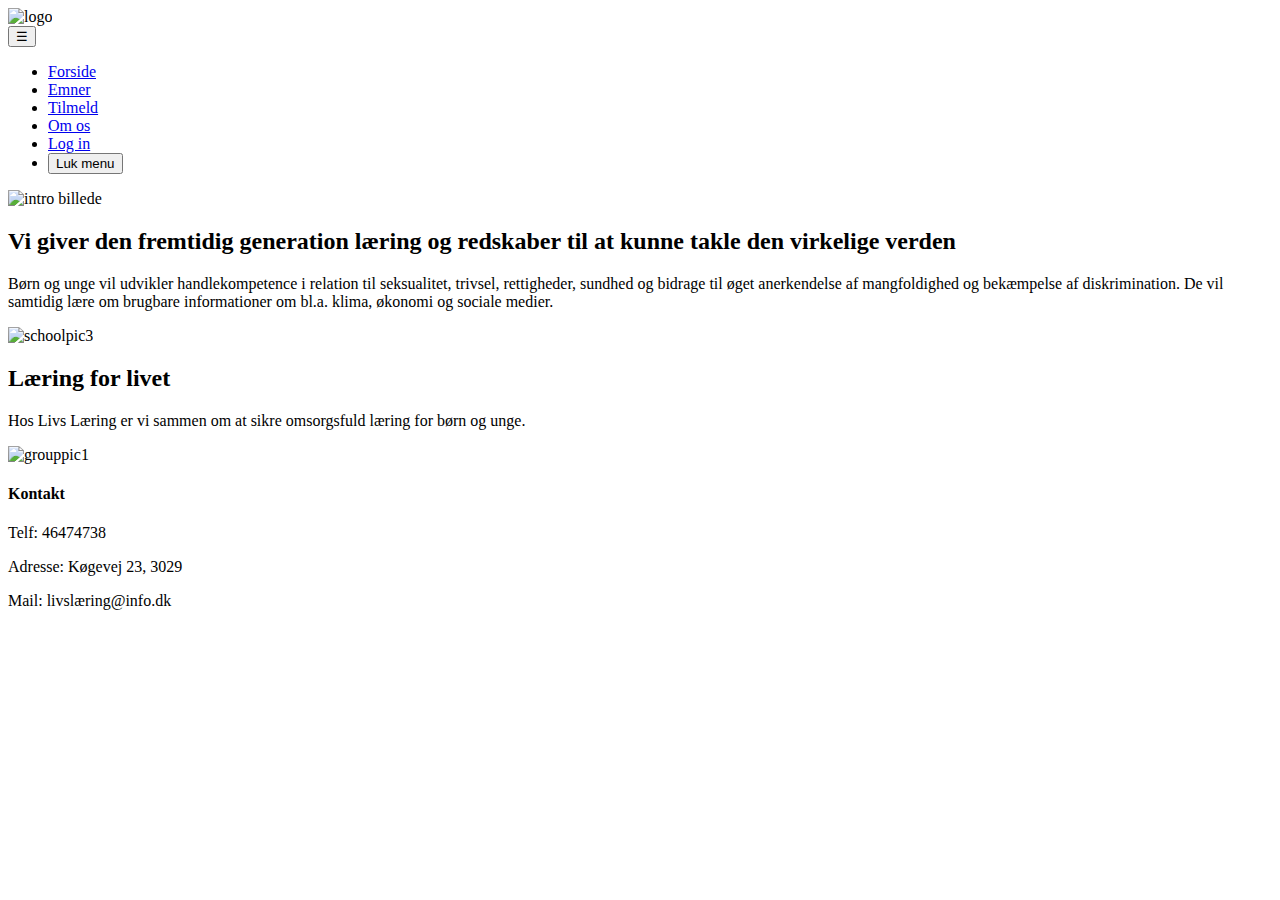
==== index.html @ a95b8a94 "First html index" ====
<!DOCTYPE html>
<html lang="da" dir="ltr">
  <head>
    <meta charset="utf-8">
    <title>Læring</title>
    <link rel="stylesheet" href="./stylesheet.css">

    <link rel="preconnect" href="https://fonts.googleapis.com">
    <link rel="preconnect" href="https://fonts.gstatic.com" crossorigin>
    <link href="https://fonts.googleapis.com/css2?family=Gabriela&family=Montserrat&family=Source+Serif+Pro:wght@600&display=swap" rel="stylesheet">

    <meta name="viewport" content="width=device-width, initial-scale=1.0">
    <link rel="shortcut icon" href="./logo.png" type="image/x-icon"/>

    <script src="./dansIvr.js"></script>
  </head>
  <body>

    <header class="main-header">
      <div class="container">
        <div class="resizer">
          <div class="logo-container">
            <img src="./logo.png" alt="logo">
          </div>

          <nav>
            <!--
              På knappen herunder bruges onclick attribute til at kalde
              en javascript funktion, hvis navn er angivet mellem "",
              når der klikkes på knappen.
              Kilde: https://www.w3schools.com/jsref/event_onclick.asp
            -->
            <button class="btn-mobile" onclick="toggleMobile()">☰</button>
            <ul id="main-header-ul">
              <li><a href="./index.html">Forside</a></li>
              <li><a href="./emner.html">Emner</a></li>
              <li><a href="./tilmeld.html">Tilmeld</a></li>
              <li><a href="./omos.html">Om os</a></li>
              <li><a href="./login.html">Log in</a></li>
              <li class="mobile-li"><button onclick="toggleMobile()">Luk menu</button></li>
            </ul>
          </nav>
        </div>
      </div>

      <div class="single-img">
        <img src="./img/school1.jpeg"
         alt="intro billede">
      </div>
    </header>

    <section class="single-section">
      <div class="container">
        <header>
          <h2>Vi giver den fremtidig generation læring og redskaber til at kunne takle den virkelige verden</h2>
        </header>
        <p>
          Børn og unge vil udvikler handlekompetence i relation til seksualitet, trivsel, rettigheder, sundhed og bidrage til øget anerkendelse af mangfoldighed og bekæmpelse af diskrimination. De vil samtidig lære om brugbare informationer om bl.a. klima, økonomi og sociale medier. 
        </p>
      </div>
    </section>

    <section class="flex-section">
      <img src="./img/school3.jpeg" class="single-img-w-border"
       alt="schoolpic3">
    </section>

    <section class="single-section">
      <div class="container">
        <header>
          <h2>Læring for livet</h2>
        </header>
        <p>
          Hos Livs Læring er vi sammen om at sikre omsorgsfuld læring for børn og unge.
        </p>
      </div>

      <img src="./img/group1.jpeg"
       alt="grouppic1">
    </section>

    <footer class="main-footer">
      <h4>Kontakt</h4>
      <p>Telf: 46474738</p>
      <p>Adresse: Køgevej 23, 3029</p>
      <p>Mail: livslæring@info.dk</p>
    </footer>

  </body>
</html>
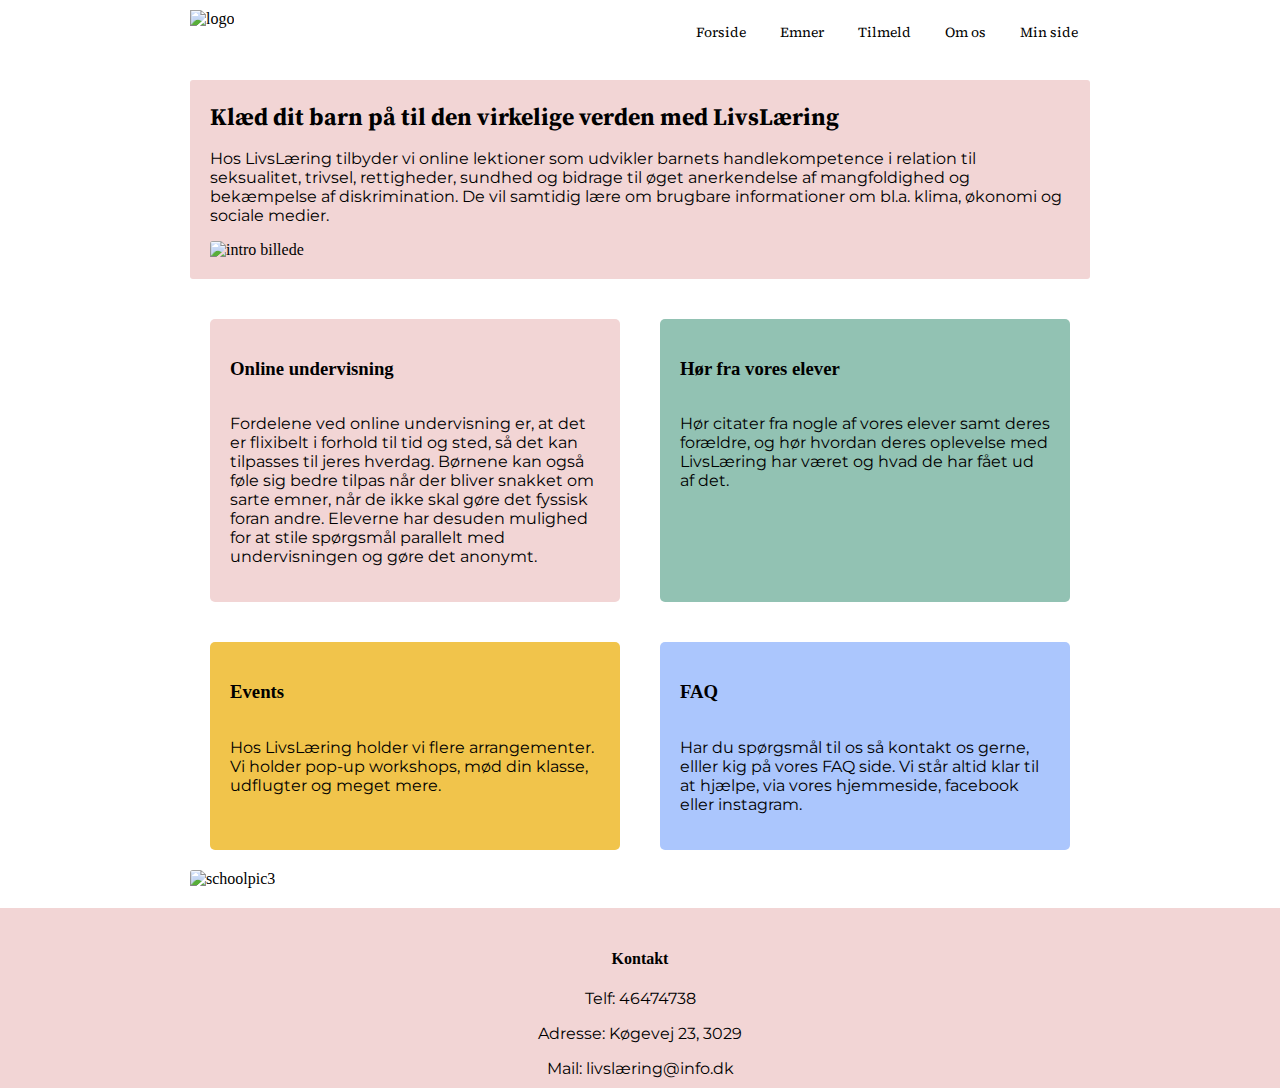
==== commit 6efecb87: "Merge remote-tracking branch 'origin/master'" ====
--- a/index.html
+++ b/index.html
@@ -12,7 +12,7 @@
     <meta name="viewport" content="width=device-width, initial-scale=1.0">
     <link rel="shortcut icon" href="./logo.png" type="image/x-icon"/>
 
-    <script src="./dansIvr.js"></script>
+    <script src="./burgermenu.js"></script>
   </head>
   <body>
 
@@ -36,47 +36,76 @@
               <li><a href="./emner.html">Emner</a></li>
               <li><a href="./tilmeld.html">Tilmeld</a></li>
               <li><a href="./omos.html">Om os</a></li>
-              <li><a href="./login.html">Log in</a></li>
+              <li><a href="./minside.html">Min side</a></li>
               <li class="mobile-li"><button onclick="toggleMobile()">Luk menu</button></li>
             </ul>
           </nav>
         </div>
       </div>
-
-      <div class="single-img">
-        <img src="./img/school1.jpeg"
-         alt="intro billede">
-      </div>
     </header>
 
-    <section class="single-section">
+    <section class="intro-section">
       <div class="container">
-        <header>
-          <h2>Vi giver den fremtidig generation læring og redskaber til at kunne takle den virkelige verden</h2>
-        </header>
+        <div>
+          <h2>Klæd dit barn på til den virkelige verden med LivsLæring</h2>
         <p>
-          Børn og unge vil udvikler handlekompetence i relation til seksualitet, trivsel, rettigheder, sundhed og bidrage til øget anerkendelse af mangfoldighed og bekæmpelse af diskrimination. De vil samtidig lære om brugbare informationer om bl.a. klima, økonomi og sociale medier. 
+          Hos LivsLæring tilbyder vi online lektioner som udvikler barnets handlekompetence i relation til seksualitet, trivsel, rettigheder, sundhed og bidrage til øget anerkendelse af mangfoldighed og bekæmpelse af diskrimination. De vil samtidig lære om brugbare informationer om bl.a. klima, økonomi og sociale medier. 
         </p>
+        </div>
+        <div class="single-img">
+          <img src="./img/school1.jpeg"
+           alt="intro billede">
+        </div>
       </div>
+    </section>
+
+    <section class="flex-section">
+      <div class="flex-box">
+        <section class="box1">
+          <div>
+            <h3>Online undervisning</h3>
+          </div>
+          <p>
+            Fordelene ved online undervisning er, at det er flixibelt i forhold til tid og sted, så det kan tilpasses til jeres hverdag. Børnene kan også føle sig bedre tilpas når der bliver snakket om sarte emner, når de ikke skal gøre det fyssisk foran andre. Eleverne har desuden mulighed for at stile spørgsmål parallelt med undervisningen og gøre det anonymt.
+          </p>
+        </section>
+
+        <section class="box2">
+          <div>
+            <h3>Hør fra vores elever</h3>
+          </div>
+          <p>
+            Hør citater fra nogle af vores elever samt deres forældre, og hør hvordan deres oplevelse med LivsLæring har været og hvad de har fået ud af det. 
+          </p>
+        </section>
+      </div>
+    </section>
+
+    <section class="flex-section">
+      <div class="flex-box">
+        <section class="box3">
+          <div>
+            <h3>Events</h3>
+          </div>
+          <p>
+            Hos LivsLæring holder vi flere arrangementer. Vi holder pop-up workshops, mød din klasse, udflugter og meget mere. 
+          </p>
+        </section>
+
+        <section class="box4">
+            <div>
+              <h3>FAQ</h3>
+            </div>
+            <p>
+            Har du spørgsmål til os så kontakt os gerne, elller kig på vores FAQ side. Vi står altid klar til at hjælpe, via vores hjemmeside, facebook eller instagram. 
+            </p>
+          </section>
+        </div>
     </section>
 
     <section class="flex-section">
       <img src="./img/school3.jpeg" class="single-img-w-border"
        alt="schoolpic3">
-    </section>
-
-    <section class="single-section">
-      <div class="container">
-        <header>
-          <h2>Læring for livet</h2>
-        </header>
-        <p>
-          Hos Livs Læring er vi sammen om at sikre omsorgsfuld læring for børn og unge.
-        </p>
-      </div>
-
-      <img src="./img/group1.jpeg"
-       alt="grouppic1">
     </section>
 
     <footer class="main-footer">
--- a/stylesheet.css
+++ b/stylesheet.css
@@ -0,0 +1,286 @@
+:root {
+
+  /*
+  ** Variabler til baggrundsfarver
+  */
+  --header-bgg-color: #ffffff;
+  --body-bgg-color: #ffffff;
+  --footer-bgg-color: #F2D5D5;
+  --mobile-ul-bgg-color: #ffffff;
+
+  /*
+  ** Variabler specifikt til sektioner
+  */
+  --section-bgg-color1: #F2D5D5;
+  --section-bgg-color2: #ABC6FD;
+  --section-bgg-color3: #92C2B3;
+  --section-bgg-color4: #F1C44B;
+
+  /*
+  ** Variabler til andre farver
+  */
+  --txt-color: rgb(0, 0, 0);
+
+  /*
+  ** Variabler til default
+  ** padding og margins
+  */
+  --default-page-padding: 20px;
+  --default-page-margin: 20px;
+
+}
+
+
+* {
+  /* Ændre på hvordan højde og bredde beregnes */
+  box-sizing: border-box;
+}
+
+body {
+  margin: 0;
+  background-color: var(--body-bgg-color);
+}
+
+h1 {
+  text-align: center;
+}
+
+p {
+  font-family: 'Montserrat', sans-serif;
+}
+.flex-box .box1{
+  background-color: var(--section-bgg-color2);
+}
+
+.flex-box .box2{
+  background-color: var(--section-bgg-color3);
+}
+
+.flex-box .box3{
+  background-color: var(--section-bgg-color4);
+}
+
+.flex-box .box1{
+  background-color: var(--section-bgg-color1);
+}
+
+.main-header .container {
+  color: var(--txt-color);
+  padding: 10px;
+  background-color: var(--header-bgg-color);
+  height: 60px;
+}
+
+.main-header .container .resizer {
+  display: flex;
+  justify-content: space-between;
+  height: 40px;
+}
+
+.main-header .logo-container {
+  display: flex;
+}
+
+.main-header .logo-container h1 {
+  font-family: 'Gabriela', serif;
+  font-size: 16px;
+  margin-bottom: 0;
+  margin-top: 11px;
+  margin-left: 19px;
+  width: 150px;
+}
+
+.main-header nav .btn-mobile {
+  height: 100%;
+  width: 45px;
+  background: none;
+  border: none;
+  font-size: 29px;
+  cursor: pointer;
+  color: var(--txt-color);
+}
+
+.main-header nav ul {
+  list-style-type: none;
+  margin: 0;
+  padding: var(--default-page-padding);
+  display: none;
+}
+
+.main-header nav ul.show {
+  display: block;
+  position: fixed;
+  right: 0;
+  top: 0;
+  bottom: 0;
+  z-index: 100;
+  width: 150px;
+  background: var(--mobile-ul-bgg-color);
+}
+
+.main-header nav ul.show .mobile-li button,
+.main-header nav ul.show li a {
+  font-size: 20px;
+  padding: 10px 0 10px 0;
+  display: block;
+  border-bottom: 5px solid var(--horizontal-line-color);
+  font-family: 'Source Serif Pro', serif;
+
+}
+
+.main-header nav ul.show .mobile-li button {
+  text-align: left;
+  background: none;
+  border: none;
+  width: 100%;
+  cursor: pointer;
+}
+
+.main-header nav ul li a {
+  text-decoration: none;
+}
+
+.main-header .single-img {
+  margin: var(--default-page-margin);
+}
+
+.main-header .single-img img {
+  width: 100%;
+}
+
+
+.flex-section img,
+.intro-section img {
+  border-radius: 3px;
+  max-width: 100%;
+}
+
+.intro-section,
+.flex-section {
+  margin: var(--default-page-margin);
+  color: var(--txt-color);
+}
+
+.intro-section h2,
+.flex-section h2 {
+  font-family: 'Source Serif Pro', serif;
+  margin: 0;
+}
+
+.intro-section .container,
+.flex-section .flex-header,
+.flex-section section{
+  background-color: var(--section-bgg-color1);
+  padding: var(--default-page-padding);
+  margin-bottom: var(--default-page-margin);
+  border-radius: 3px;
+}
+
+.intro-section .container,
+.flex-section .flex-header{
+  margin-top: var(--default-page-margin);
+}
+
+
+.main-footer {
+  color: var(--txt-color);
+  background-color: var(--footer-bgg-color);
+  text-align: center;
+  padding: 21px;
+  height: 180px;
+  margin-top: var(--default-page-margin);
+}
+
+
+.my-form{
+	padding: 20px;
+  text-align: center;
+}
+
+.my-form .form-group{
+	padding-bottom: 5px;
+
+}
+.my-form label{
+	display: block;
+
+}
+
+.button {
+  background-color: #ffffff; 
+  border: none;
+  color: rgb(0, 0, 0);
+  font-size: 15px;
+  margin-top: 10px;
+  
+}
+
+.flex-box section{
+  display: flex;
+  flex-direction: column;
+  align-content: space-between;
+  background-color: var(--section-bgg-color2);
+  border-radius: 5px;
+  margin: var(--default-page-margin);
+}
+
+/*
+** Media queries
+*/
+
+@media screen and (min-width: 720px) {
+  .main-header nav ul,
+  .main-header nav ul.show {
+    position: inherit;
+    background: none;
+    border: none;
+    width: auto;
+    display: flex;
+    gap: 10px;
+    padding: 0;
+  }
+
+  .main-header nav .btn-mobile,
+  .main-header nav ul .mobile-li,
+  .main-header nav ul.show .mobile-li {
+    display: none;
+  }
+
+  .main-header nav ul.show li a,
+  .main-header nav ul li a {
+    padding: 12px;
+    height: 40px;
+    display: block;
+    background: transparent;
+    color: var(--txt-color);
+    font-family: 'Source Serif Pro', serif;
+    border: none;
+    font-size: 14px;
+  }
+
+  .flex-section .flex-container {
+    display: flex;
+    gap: var(--default-page-margin);
+  }
+
+  .flex-box, .box1, .box2, .box3, .box4 {
+    display: flex;
+    flex-direction: row;
+    flex-basis: 100%;
+  }
+
+  .main-header .container .resizer,
+  .intro-section,
+  .flex-section,
+  .main-header .single-img, 
+  .flex-box{
+    max-width: 900px;
+    margin: auto;
+  }
+
+  .intro-section{
+    display: flex;
+    flex-direction: row;
+  }
+
+}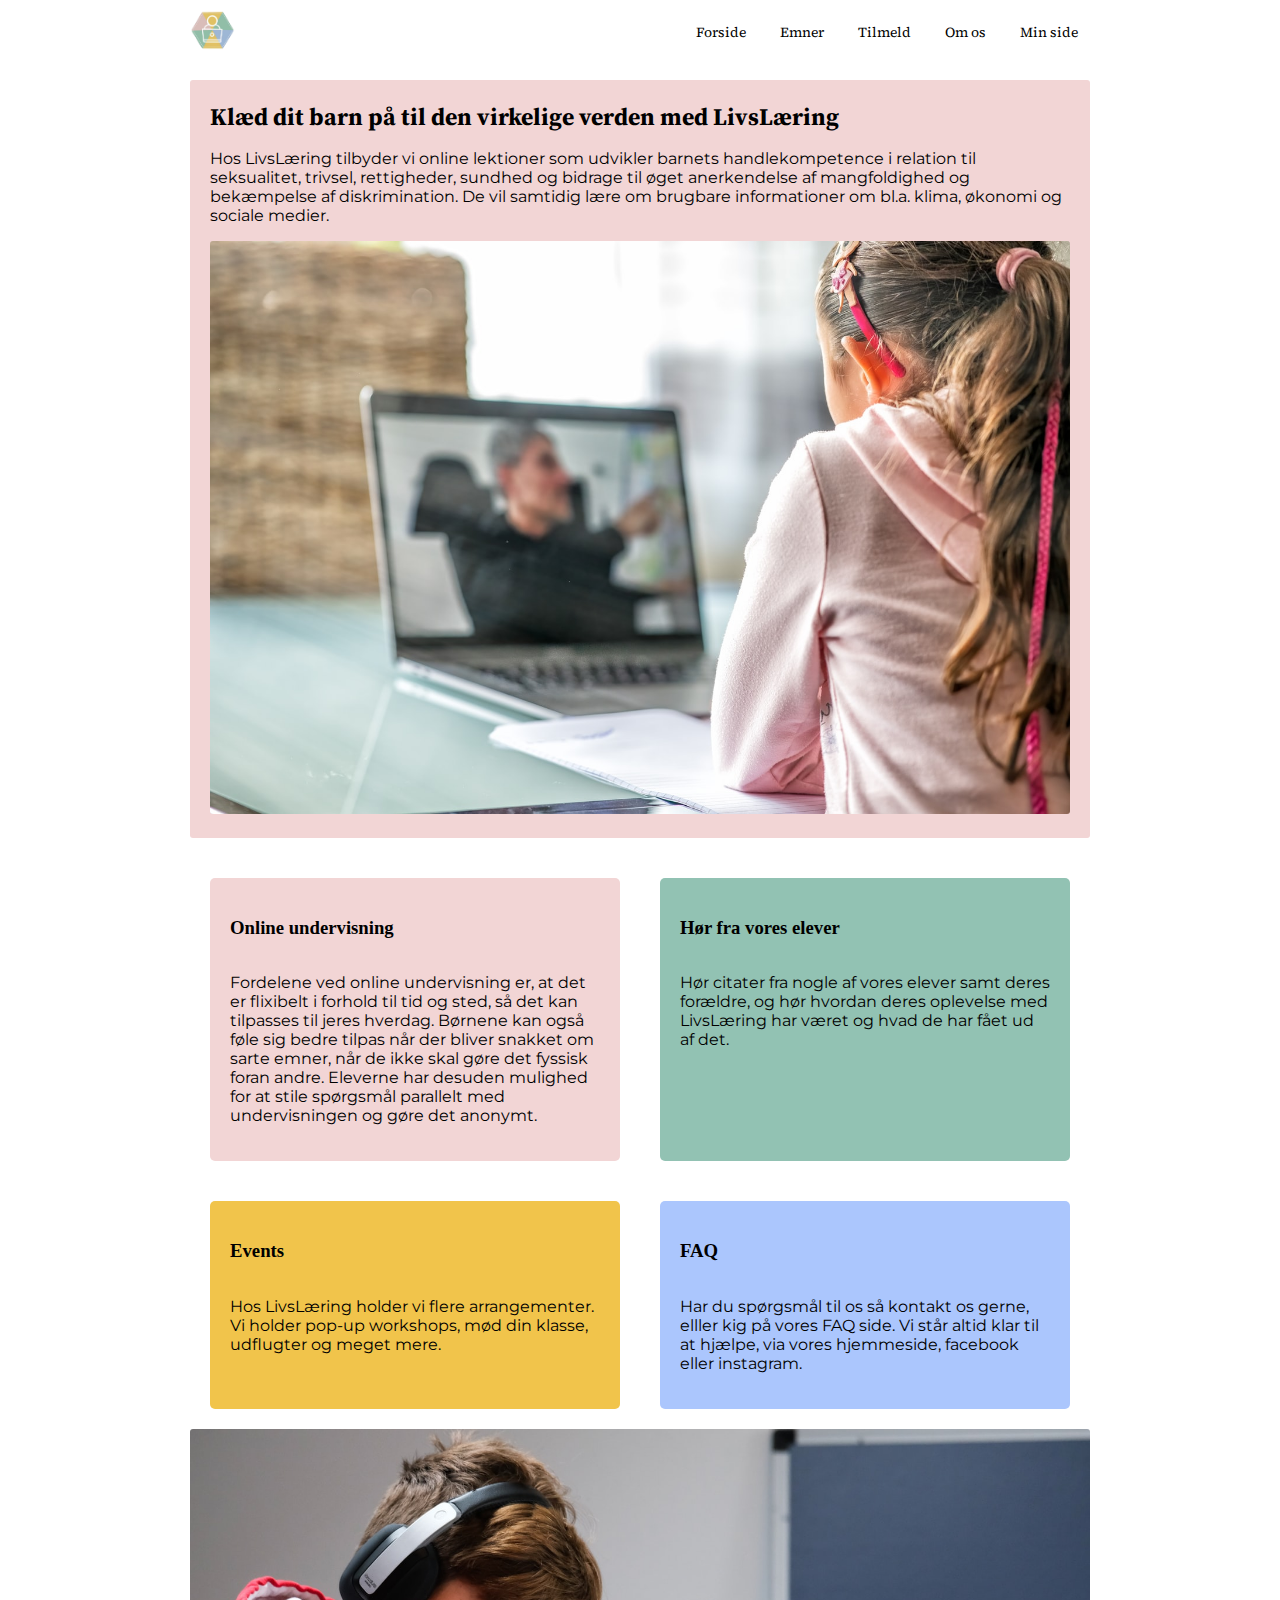
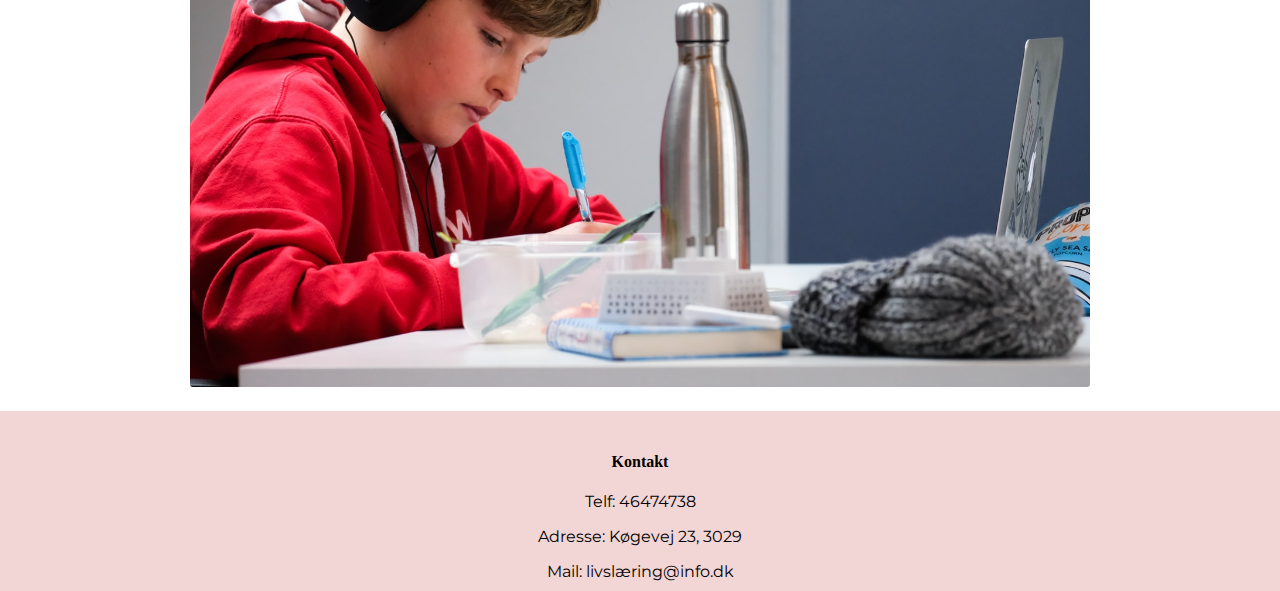
==== commit 7cb32dee: "index opdate" ====
--- a/index.html
+++ b/index.html
@@ -10,7 +10,7 @@
     <link href="https://fonts.googleapis.com/css2?family=Gabriela&family=Montserrat&family=Source+Serif+Pro:wght@600&display=swap" rel="stylesheet">
 
     <meta name="viewport" content="width=device-width, initial-scale=1.0">
-    <link rel="shortcut icon" href="./logo.png" type="image/x-icon"/>
+    <link rel="shortcut icon" href="img/logo.png" type="image/x-icon"/>
 
     <script src="./burgermenu.js"></script>
   </head>
@@ -20,7 +20,7 @@
       <div class="container">
         <div class="resizer">
           <div class="logo-container">
-            <img src="./logo.png" alt="logo">
+            <img src="img/logo.png" alt="logo">
           </div>
 
           <nav>
@@ -77,6 +77,7 @@
           <p>
             Hør citater fra nogle af vores elever samt deres forældre, og hør hvordan deres oplevelse med LivsLæring har været og hvad de har fået ud af det. 
           </p>
+          
         </section>
       </div>
     </section>
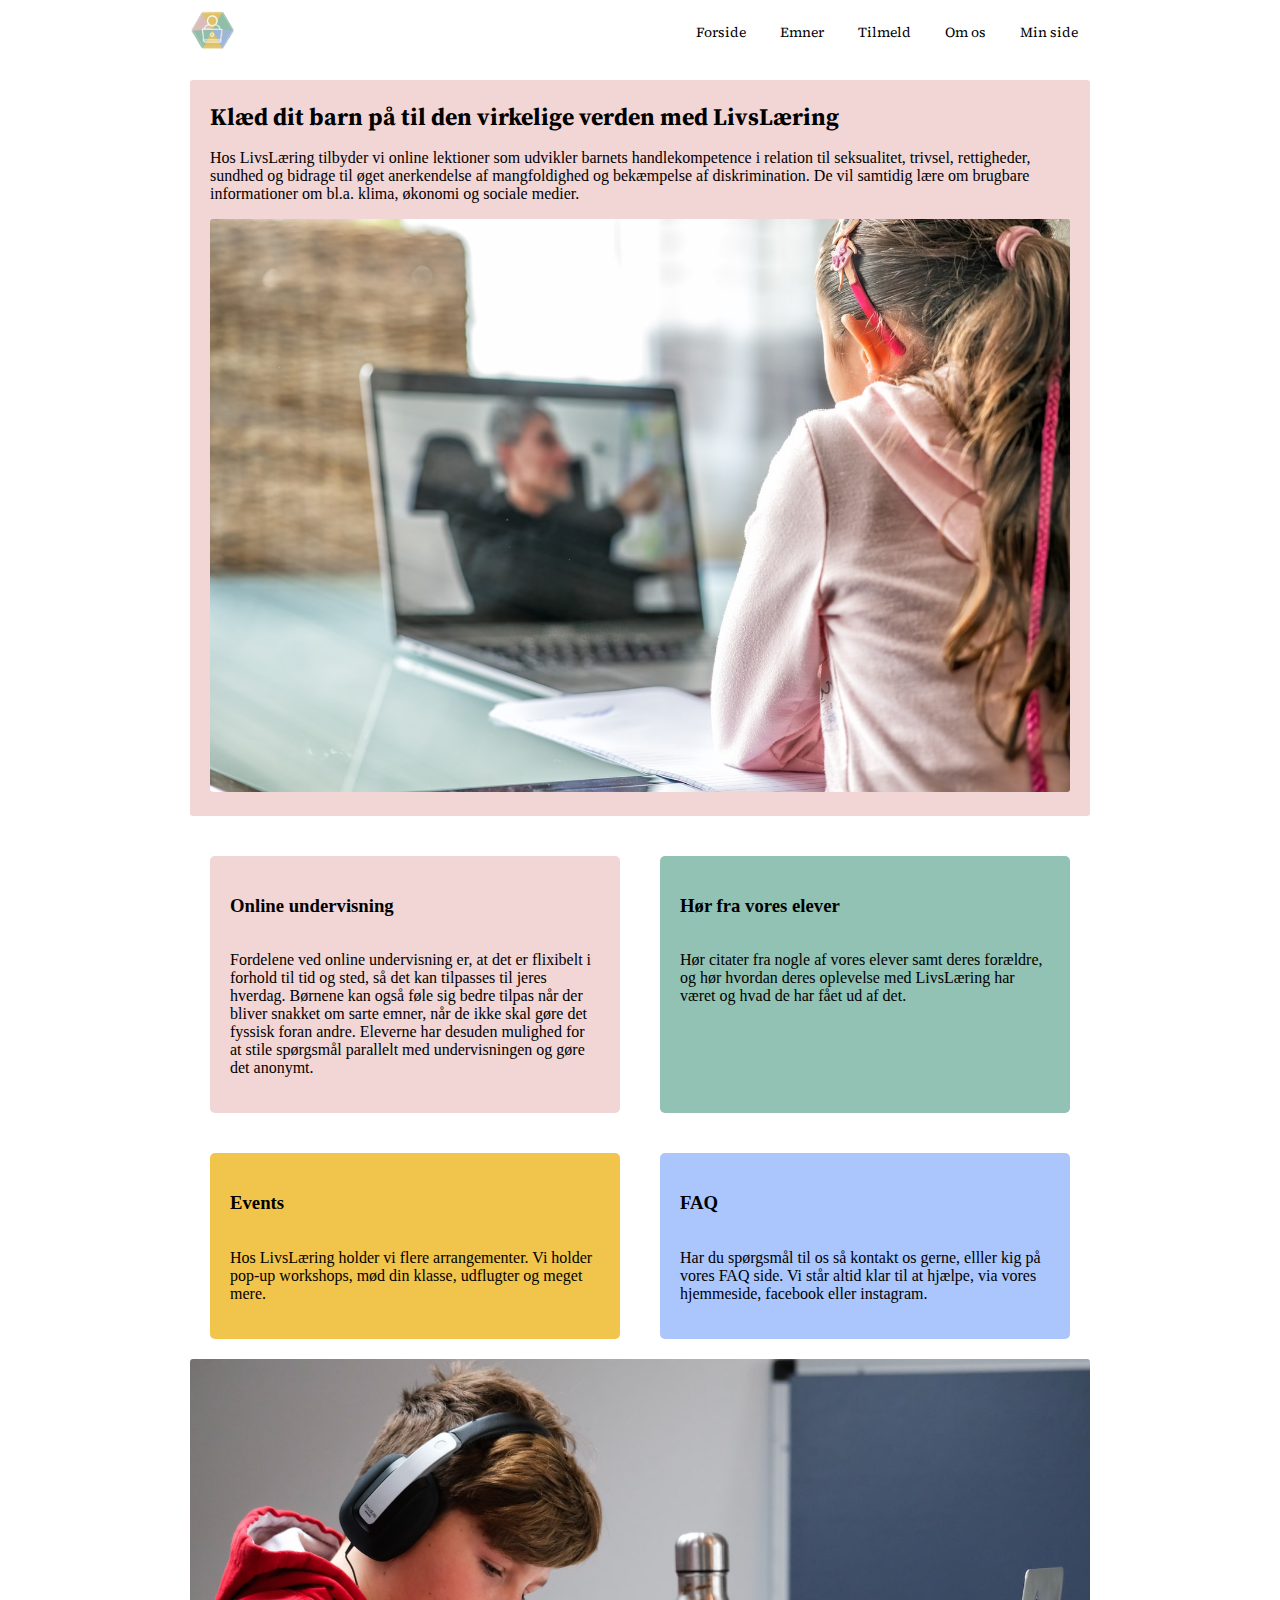
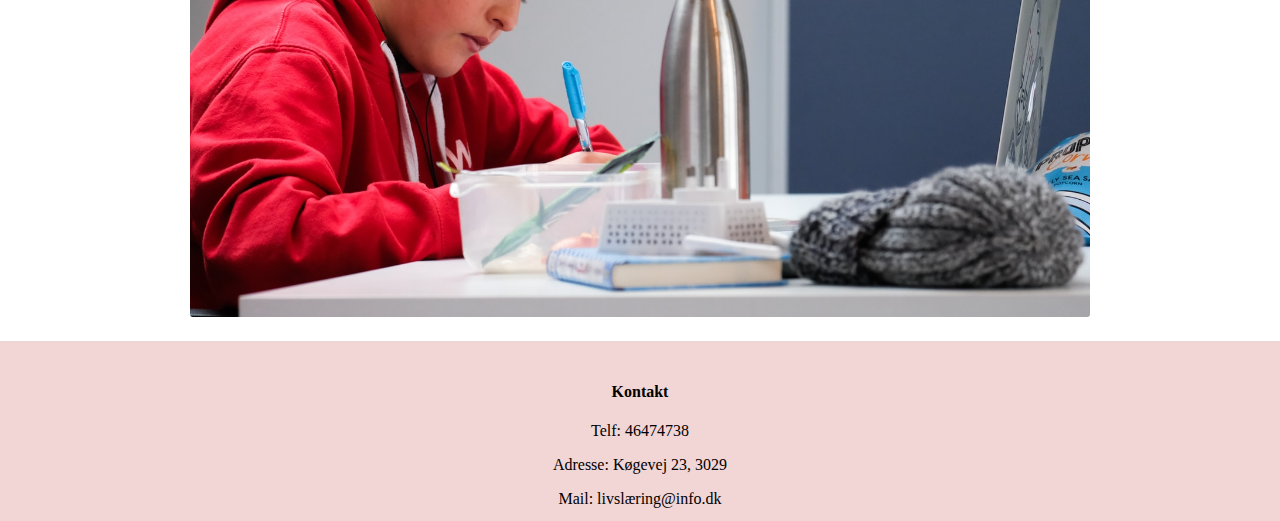
==== commit 28c698a7: "endelig forside" ====
--- a/index.html
+++ b/index.html
@@ -1,120 +1,131 @@
 <!DOCTYPE html>
 <html lang="da" dir="ltr">
-  <head>
-    <meta charset="utf-8">
-    <title>Læring</title>
-    <link rel="stylesheet" href="./stylesheet.css">
 
-    <link rel="preconnect" href="https://fonts.googleapis.com">
-    <link rel="preconnect" href="https://fonts.gstatic.com" crossorigin>
-    <link href="https://fonts.googleapis.com/css2?family=Gabriela&family=Montserrat&family=Source+Serif+Pro:wght@600&display=swap" rel="stylesheet">
+<head>
+  <meta charset="utf-8">
+  <title>Læring</title>
+  <link rel="stylesheet" href="./stylesheet.css">
 
-    <meta name="viewport" content="width=device-width, initial-scale=1.0">
-    <link rel="shortcut icon" href="img/logo.png" type="image/x-icon"/>
+  <link rel="preconnect" href="https://fonts.googleapis.com">
+  <link rel="preconnect" href="https://fonts.gstatic.com" crossorigin>
+  <link
+    href="https://fonts.googleapis.com/css2?family=Gabriela&family=Montserrat&family=Source+Serif+Pro:wght@600&display=swap"
+    rel="stylesheet">
 
-    <script src="./burgermenu.js"></script>
-  </head>
-  <body>
+  <meta name="viewport" content="width=device-width, initial-scale=1.0">
+  <link rel="shortcut icon" href="img/logo.png" type="image/x-icon" />
 
-    <header class="main-header">
-      <div class="container">
-        <div class="resizer">
-          <div class="logo-container">
-            <img src="img/logo.png" alt="logo">
-          </div>
+  <script src="./burgermenu.js"></script>
+</head>
 
-          <nav>
-            <!--
+<body>
+
+  <header class="main-header">
+    <div class="container">
+      <div class="resizer">
+        <div class="logo-container">
+          <img src="img/logo.png" alt="logo">
+        </div>
+
+        <nav>
+          <!--
               På knappen herunder bruges onclick attribute til at kalde
               en javascript funktion, hvis navn er angivet mellem "",
               når der klikkes på knappen.
               Kilde: https://www.w3schools.com/jsref/event_onclick.asp
             -->
-            <button class="btn-mobile" onclick="toggleMobile()">☰</button>
-            <ul id="main-header-ul">
-              <li><a href="./index.html">Forside</a></li>
-              <li><a href="./emner.html">Emner</a></li>
-              <li><a href="./tilmeld.html">Tilmeld</a></li>
-              <li><a href="./omos.html">Om os</a></li>
-              <li><a href="./minside.html">Min side</a></li>
-              <li class="mobile-li"><button onclick="toggleMobile()">Luk menu</button></li>
-            </ul>
-          </nav>
+          <button class="btn-mobile" onclick="toggleMobile()">☰</button>
+          <ul id="main-header-ul">
+            <li><a href="./index.html">Forside</a></li>
+            <li><a href="./emner.html">Emner</a></li>
+            <li><a href="./tilmeld.html">Tilmeld</a></li>
+            <li><a href="./omos.html">Om os</a></li>
+            <li><a href="./minside.html">Min side</a></li>
+            <li class="mobile-li"><button onclick="toggleMobile()">Luk menu</button></li>
+          </ul>
+        </nav>
+      </div>
+    </div>
+  </header>
+
+  <section class="intro-section">
+    <div class="container">
+      <div>
+        <h2>Klæd dit barn på til den virkelige verden med LivsLæring</h2>
+        <p>
+          Hos LivsLæring tilbyder vi online lektioner som udvikler barnets handlekompetence i relation til seksualitet,
+          trivsel, rettigheder, sundhed og bidrage til øget anerkendelse af mangfoldighed og bekæmpelse af
+          diskrimination. De vil samtidig lære om brugbare informationer om bl.a. klima, økonomi og sociale medier.
+        </p>
+      </div>
+      <div class="single-img">
+        <img src="./img/school1.jpeg" alt="intro billede">
+      </div>
+    </div>
+  </section>
+
+  <section class="flex-section">
+    <div class="flex-box">
+      <section class="box1">
+        <div>
+          <h3>Online undervisning</h3>
         </div>
-      </div>
-    </header>
+        <p>
+          Fordelene ved online undervisning er, at det er flixibelt i forhold til tid og sted, så det kan tilpasses til
+          jeres hverdag. Børnene kan også føle sig bedre tilpas når der bliver snakket om sarte emner, når de ikke skal
+          gøre det fyssisk foran andre. Eleverne har desuden mulighed for at stile spørgsmål parallelt med
+          undervisningen og gøre det anonymt.
+        </p>
+      </section>
 
-    <section class="intro-section">
-      <div class="container">
+      <section class="box2">
         <div>
-          <h2>Klæd dit barn på til den virkelige verden med LivsLæring</h2>
+          <h3>Hør fra vores elever</h3>
+        </div>
         <p>
-          Hos LivsLæring tilbyder vi online lektioner som udvikler barnets handlekompetence i relation til seksualitet, trivsel, rettigheder, sundhed og bidrage til øget anerkendelse af mangfoldighed og bekæmpelse af diskrimination. De vil samtidig lære om brugbare informationer om bl.a. klima, økonomi og sociale medier. 
+          Hør citater fra nogle af vores elever samt deres forældre, og hør hvordan deres oplevelse med LivsLæring har
+          været og hvad de har fået ud af det.
         </p>
+
+      </section>
+    </div>
+  </section>
+
+  <section class="flex-section">
+    <div class="flex-box">
+      <section class="box3">
+        <div>
+          <h3>Events</h3>
         </div>
-        <div class="single-img">
-          <img src="./img/school1.jpeg"
-           alt="intro billede">
+        <p>
+          Hos LivsLæring holder vi flere arrangementer. Vi holder pop-up workshops, mød din klasse, udflugter og meget
+          mere.
+        </p>
+      </section>
+
+      <section class="box4">
+        <div>
+          <h3>FAQ</h3>
         </div>
-      </div>
-    </section>
+        <p>
+          Har du spørgsmål til os så kontakt os gerne, elller kig på vores FAQ side. Vi står altid klar til at hjælpe,
+          via vores hjemmeside, facebook eller instagram.
+        </p>
+      </section>
+    </div>
+  </section>
 
-    <section class="flex-section">
-      <div class="flex-box">
-        <section class="box1">
-          <div>
-            <h3>Online undervisning</h3>
-          </div>
-          <p>
-            Fordelene ved online undervisning er, at det er flixibelt i forhold til tid og sted, så det kan tilpasses til jeres hverdag. Børnene kan også føle sig bedre tilpas når der bliver snakket om sarte emner, når de ikke skal gøre det fyssisk foran andre. Eleverne har desuden mulighed for at stile spørgsmål parallelt med undervisningen og gøre det anonymt.
-          </p>
-        </section>
+  <section class="flex-section">
+    <img src="./img/school3.jpeg" class="single-img-w-border" alt="schoolpic3">
+  </section>
 
-        <section class="box2">
-          <div>
-            <h3>Hør fra vores elever</h3>
-          </div>
-          <p>
-            Hør citater fra nogle af vores elever samt deres forældre, og hør hvordan deres oplevelse med LivsLæring har været og hvad de har fået ud af det. 
-          </p>
-          
-        </section>
-      </div>
-    </section>
+  <footer class="main-footer">
+    <h4>Kontakt</h4>
+    <p>Telf: 46474738</p>
+    <p>Adresse: Køgevej 23, 3029</p>
+    <p>Mail: livslæring@info.dk</p>
+  </footer>
 
-    <section class="flex-section">
-      <div class="flex-box">
-        <section class="box3">
-          <div>
-            <h3>Events</h3>
-          </div>
-          <p>
-            Hos LivsLæring holder vi flere arrangementer. Vi holder pop-up workshops, mød din klasse, udflugter og meget mere. 
-          </p>
-        </section>
+</body>
 
-        <section class="box4">
-            <div>
-              <h3>FAQ</h3>
-            </div>
-            <p>
-            Har du spørgsmål til os så kontakt os gerne, elller kig på vores FAQ side. Vi står altid klar til at hjælpe, via vores hjemmeside, facebook eller instagram. 
-            </p>
-          </section>
-        </div>
-    </section>
-
-    <section class="flex-section">
-      <img src="./img/school3.jpeg" class="single-img-w-border"
-       alt="schoolpic3">
-    </section>
-
-    <footer class="main-footer">
-      <h4>Kontakt</h4>
-      <p>Telf: 46474738</p>
-      <p>Adresse: Køgevej 23, 3029</p>
-      <p>Mail: livslæring@info.dk</p>
-    </footer>
-
-  </body>
-</html>
+</html>--- a/stylesheet.css
+++ b/stylesheet.css
@@ -39,6 +39,7 @@
 body {
   margin: 0;
   background-color: var(--body-bgg-color);
+  font-family:Georgia, 'Times New Roman', Times, serif
 }
 
 h1 {
@@ -46,7 +47,7 @@
 }
 
 p {
-  font-family: 'Montserrat', sans-serif;
+  font-family: Georgia, 'Times New Roman', Times, serif
 }
 .flex-box .box1{
   background-color: var(--section-bgg-color2);
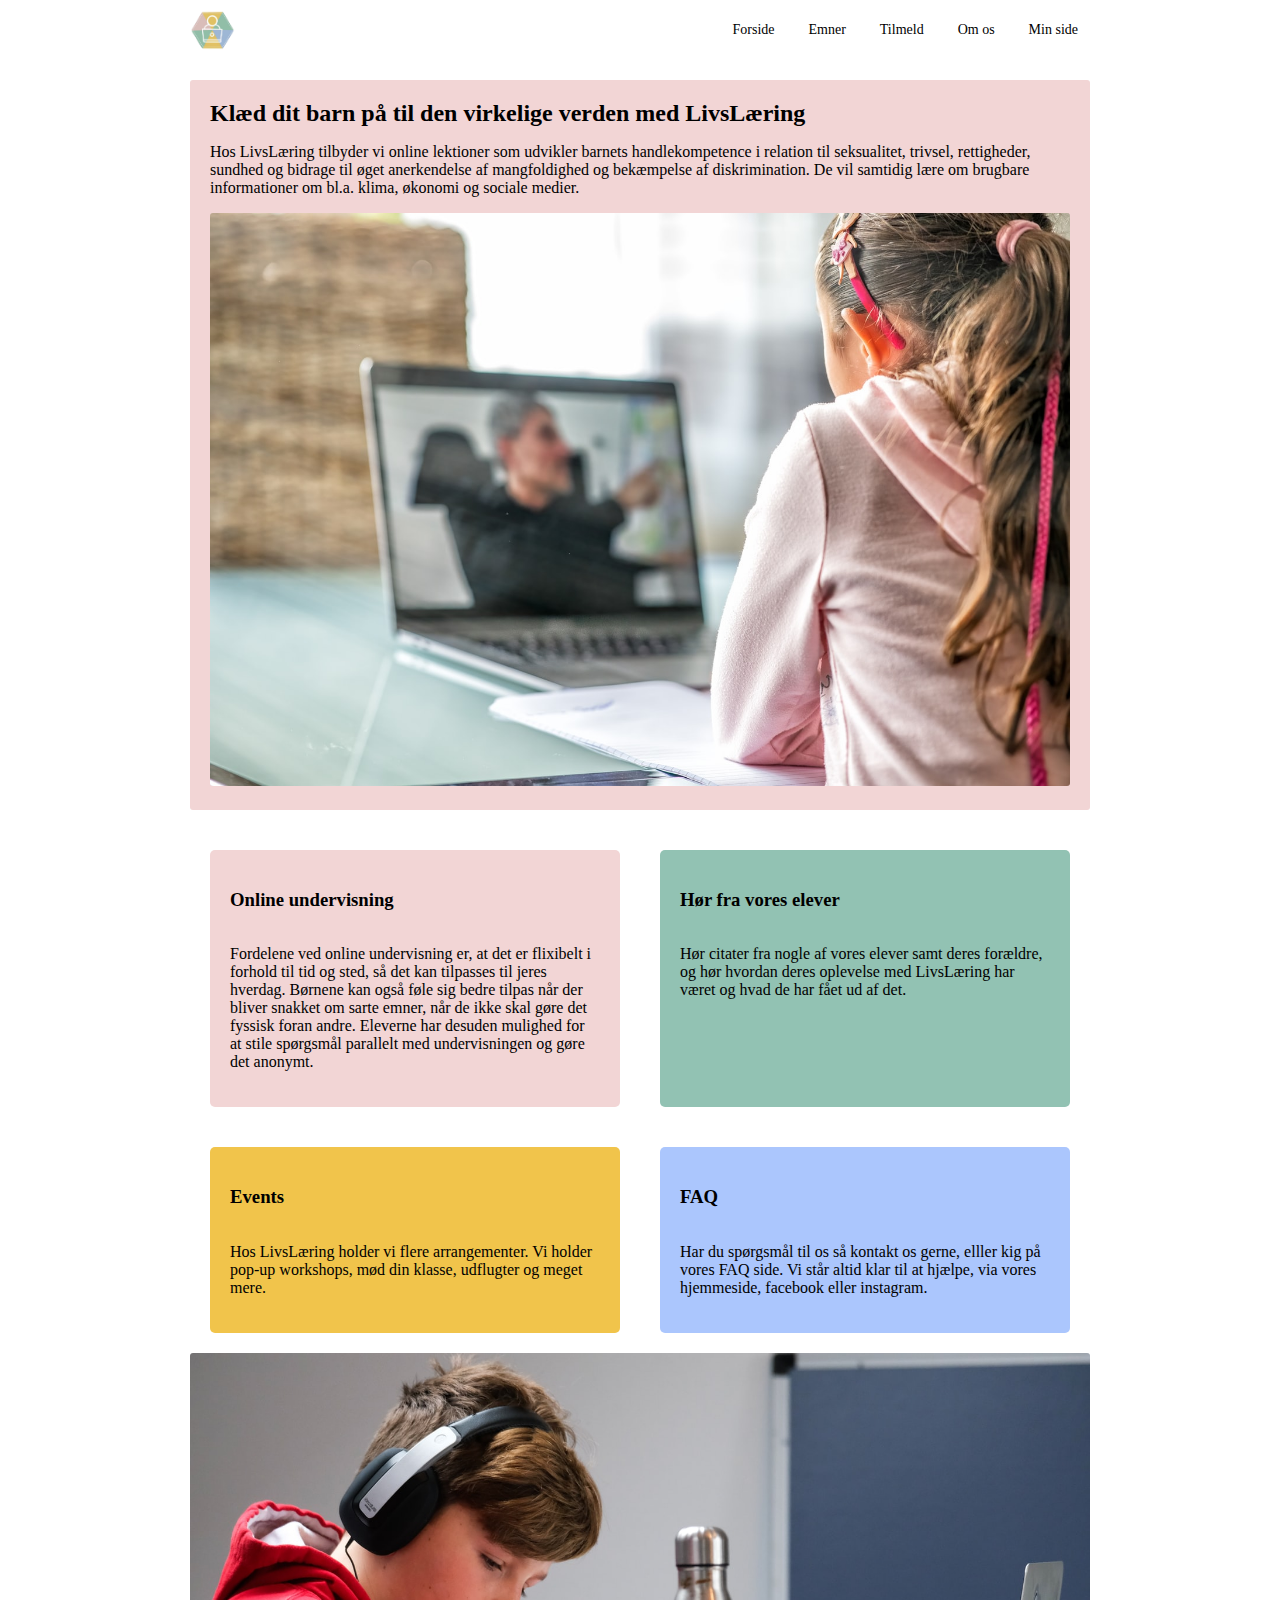
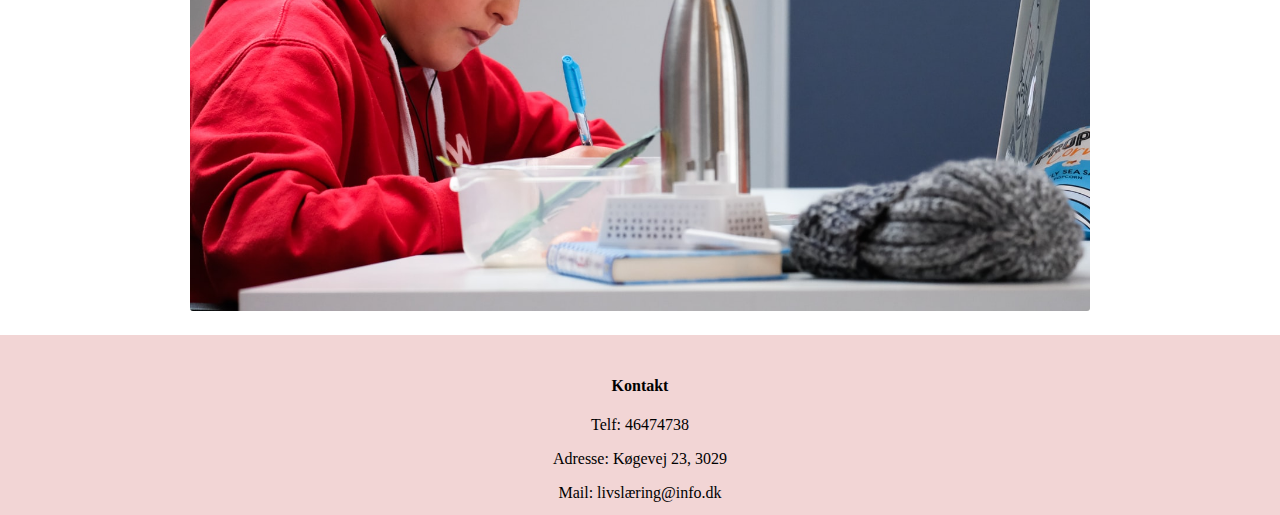
==== commit 8b38a53b: "retning af burger menu i omos" ====
--- a/index.html
+++ b/index.html
@@ -5,12 +5,6 @@
   <meta charset="utf-8">
   <title>Læring</title>
   <link rel="stylesheet" href="./stylesheet.css">
-
-  <link rel="preconnect" href="https://fonts.googleapis.com">
-  <link rel="preconnect" href="https://fonts.gstatic.com" crossorigin>
-  <link
-    href="https://fonts.googleapis.com/css2?family=Gabriela&family=Montserrat&family=Source+Serif+Pro:wght@600&display=swap"
-    rel="stylesheet">
 
   <meta name="viewport" content="width=device-width, initial-scale=1.0">
   <link rel="shortcut icon" href="img/logo.png" type="image/x-icon" />
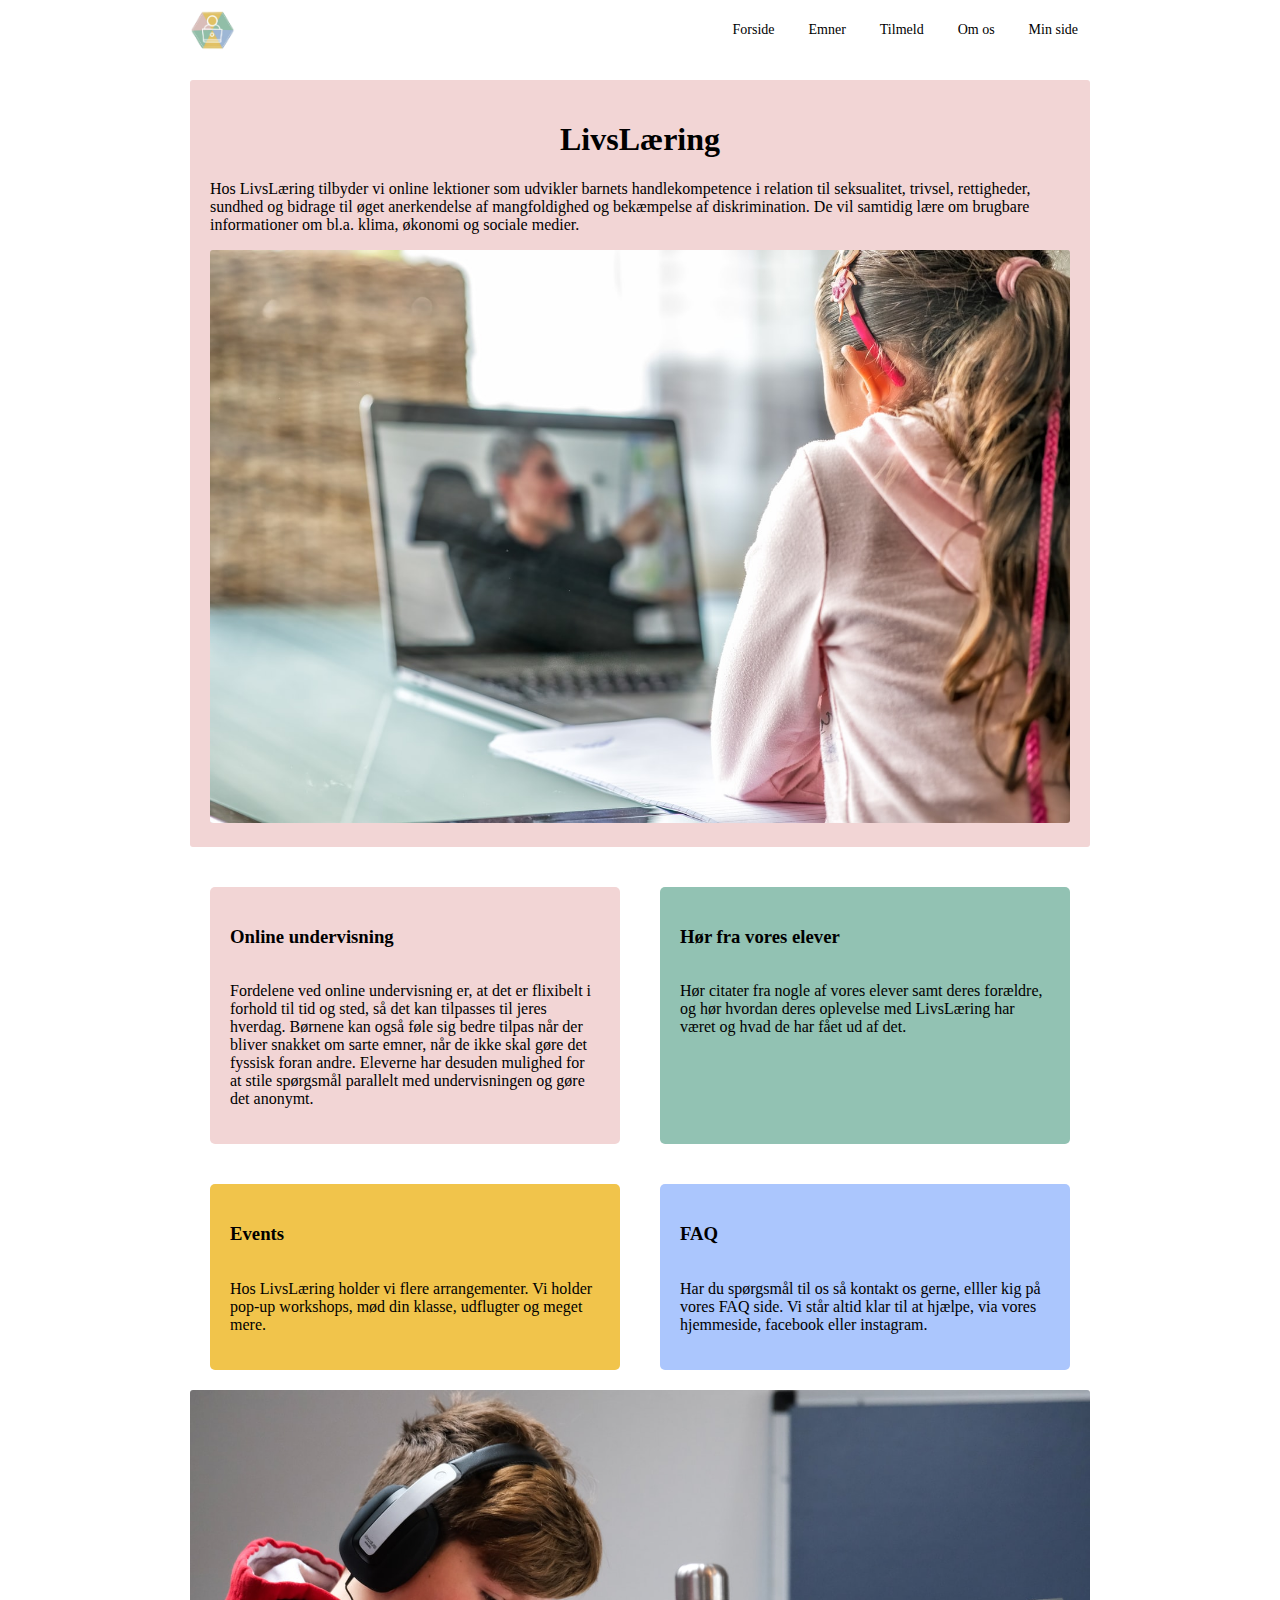
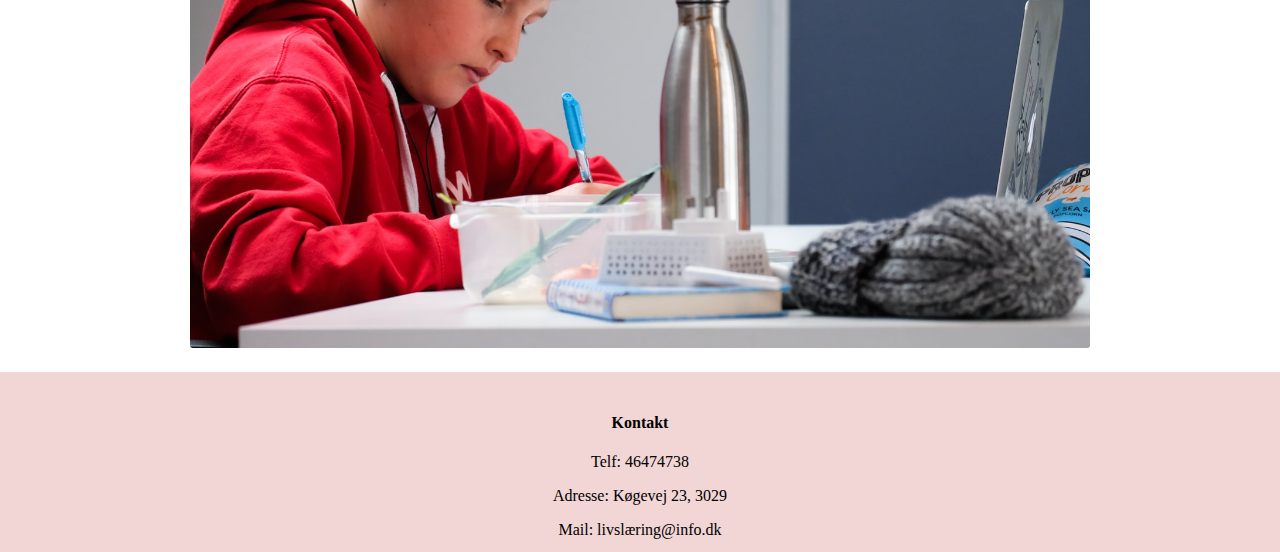
==== commit f52e123a: "stort M" ====
--- a/index.html
+++ b/index.html
@@ -3,7 +3,7 @@
 
 <head>
   <meta charset="utf-8">
-  <title>Læring</title>
+  <title>LivsLæring</title>
   <link rel="stylesheet" href="./stylesheet.css">
 
   <meta name="viewport" content="width=device-width, initial-scale=1.0">
@@ -34,7 +34,7 @@
             <li><a href="./emner.html">Emner</a></li>
             <li><a href="./tilmeld.html">Tilmeld</a></li>
             <li><a href="./omos.html">Om os</a></li>
-            <li><a href="./minside.html">Min side</a></li>
+            <li><a href="./Minside.html">Min side</a></li>
             <li class="mobile-li"><button onclick="toggleMobile()">Luk menu</button></li>
           </ul>
         </nav>
@@ -45,7 +45,7 @@
   <section class="intro-section">
     <div class="container">
       <div>
-        <h2>Klæd dit barn på til den virkelige verden med LivsLæring</h2>
+        <h1>LivsLæring</h1>
         <p>
           Hos LivsLæring tilbyder vi online lektioner som udvikler barnets handlekompetence i relation til seksualitet,
           trivsel, rettigheder, sundhed og bidrage til øget anerkendelse af mangfoldighed og bekæmpelse af
